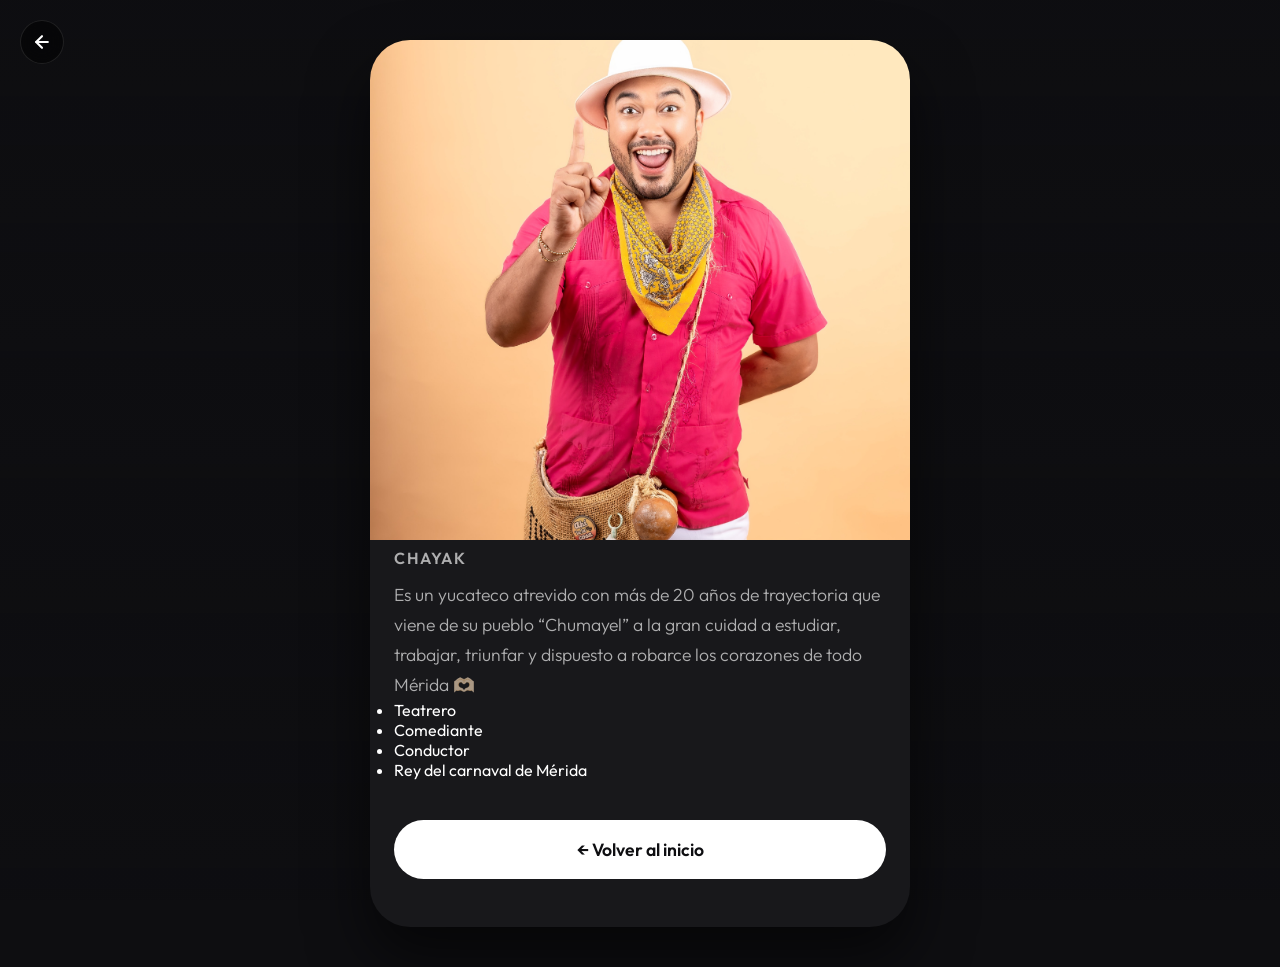
==== chayak.html @ c3acc72b "Primera versión de LandingKenny" ====
<!DOCTYPE html>
<html lang="es">

<head>
    <meta charset="UTF-8">
    <meta name="viewport" content="width=device-width, initial-scale=1.0">
    <title>Chayak - Kenny Calderón</title>
    <meta name="description" content="Conoce a Chayak, uno de los personajes más icónicos de Kenny Calderón.">
    <link rel="stylesheet" href="style.css">
</head>

<body>
    <div class="background-blur character-bg-chayak"></div>
    <div class="background-overlay"></div>

    <main class="container">
        <!-- Header con botón de regreso -->
        <div class="character-page-header">
            <a href="index.html" class="back-button" aria-label="Volver al inicio">
                <svg viewBox="0 0 24 24" fill="none" stroke="currentColor" stroke-width="2.5" stroke-linecap="round"
                    stroke-linejoin="round">
                    <line x1="19" y1="12" x2="5" y2="12"></line>
                    <polyline points="12,19 5,12 12,5"></polyline>
                </svg>
            </a>
        </div>

        <!-- Hero del personaje -->
        <div class="character-hero">
            <img src="images/papelera/chayak1.JPEG" alt="Chayak" class="character-hero-image chayak-image">
            <div class="chayak-shine"></div>
            <div class="character-hero-gradient"></div>
            <div class="character-hero-text">
            </div>
        </div>

        <!-- Contenido del personaje -->
        <div class="character-content">
            <section class="character-bio">
                <h2>CHAYAK</h2>
                <p>Es un yucateco atrevido con más de 20 años de trayectoria que viene de su pueblo “Chumayel” a la gran
                    cuidad a estudiar, trabajar, triunfar y dispuesto a robarce los corazones de todo Mérida 🫶🏻
                <ul>
                    <li>Teatrero</li>
                    <li>Comediante</li>
                    <li>Conductor</li>
                    <li>Rey del carnaval de Mérida</li>
                </ul>
                </p>
            </section>

            <!-- Botón para volver -->
            <section class="character-back">
                <a href="index.html" class="btn-primary">← Volver al inicio</a>
            </section>
        </div>
    </main>
</body>

</html>
---- style.css ----
@import url('https://fonts.googleapis.com/css2?family=Outfit:wght@300;400;600;700&family=Permanent+Marker&display=swap');

:root {
    --bg-color: #0e0e11;
    --container-bg: #18181b;
    --card-bg: rgba(255, 255, 255, 0.05);
    --card-border: rgba(255, 255, 255, 0.08);
    --text-primary: #ffffff;
    --text-secondary: rgba(255, 255, 255, 0.65);
    --transition-smooth: 0.3s cubic-bezier(0.4, 0, 0.2, 1);
}

* {
    margin: 0;
    padding: 0;
    box-sizing: border-box;
}

body {
    font-family: 'Outfit', sans-serif;
    background-color: var(--bg-color);
    color: var(--text-primary);
    min-height: 100vh;
    display: flex;
    justify-content: center;
    position: relative;
    overflow-x: hidden;
    -webkit-font-smoothing: antialiased;
}

/* Background effects */
.background-blur {
    position: fixed;
    top: -10%;
    left: -10%;
    width: 120%;
    height: 120%;
    background-image: url('images/principal.png');
    background-size: cover;
    background-position: center;
    filter: blur(80px) saturate(120%);
    opacity: 0.35;
    z-index: -2;
    transform: scale(1.1);
}

.background-overlay {
    position: fixed;
    top: 0;
    left: 0;
    width: 100%;
    height: 100%;
    background: linear-gradient(to bottom, rgba(14, 14, 17, 0.45), rgba(14, 14, 17, 0.95));
    z-index: -1;
}

.container {
    width: 100%;
    max-width: 540px;
    padding: 0;
    margin: 40px 0;
    display: flex;
    flex-direction: column;
    z-index: 1;
    background-color: var(--container-bg);
    border-radius: 40px;
    overflow: hidden;
    box-shadow: 0 30px 60px rgba(0, 0, 0, 0.6);
}

@media (max-width: 600px) {
    .container {
        margin: 0;
        border-radius: 0;
        min-height: 100vh;
    }
}

.content-wrapper {
    padding: 0 24px 48px;
    display: flex;
    flex-direction: column;
    gap: 32px;
}

/* Hero Section */
.hero {
    position: relative;
    width: 100%;
    animation: fadeUp 0.8s ease-out;
}

.hero-image-container {
    position: relative;
    width: 100%;
    aspect-ratio: 16 / 10;
    background-color: var(--container-bg);
    overflow: hidden;
}

.hero-image {
    width: 100%;
    height: 100%;
    object-fit: cover;
    object-position: center top;
    display: block;
}

/* Difuminado hacia el fondo gris carbón del contenedor, estilo Anna Malygon */
.hero-gradient {
    position: absolute;
    bottom: 0;
    left: 0;
    width: 100%;
    height: 65%;
    background: linear-gradient(
        to top,
        var(--container-bg) 0%,
        rgba(24, 24, 27, 0.92) 35%,
        rgba(24, 24, 27, 0.45) 70%,
        transparent 100%
    );
    pointer-events: none;
    z-index: 2;
}

.hero-text {
    position: absolute;
    bottom: 0;
    left: 0;
    width: 100%;
    padding: 24px 20px 20px;
    text-align: center;
    z-index: 3;
    display: flex;
    flex-direction: column;
    align-items: center;
}

.hero-text h1 {
    font-size: 2.1rem;
    font-weight: 700;
    margin-bottom: 2px;
    letter-spacing: -0.5px;
    text-shadow: 0 2px 12px rgba(0,0,0,0.8);
    display: inline-flex;
    align-items: center;
    justify-content: center;
    gap: 8px;
    flex-wrap: wrap;
}

.hero-handle {
    font-size: 1.05rem;
    color: rgba(255, 255, 255, 0.75);
    text-decoration: none;
    margin-top: 2px;
    margin-bottom: 5px;
    font-weight: 400;
    letter-spacing: -0.2px;
    transition: var(--transition-smooth);
}

.hero-handle:hover {
    color: #ffffff;
    opacity: 1;
}

.hero-subtitle {
    font-size: 0.95rem;
    color: var(--text-secondary);
    font-weight: 400;
    text-shadow: 0 1px 6px rgba(0,0,0,0.8);
}

.verified-badge {
    display: inline-flex;
    align-items: center;
    justify-content: center;
    vertical-align: middle;
    flex-shrink: 0;
}

.verified-badge svg {
    width: 24px;
    height: 24px;
    display: block;
    filter: drop-shadow(0 2px 4px rgba(0, 0, 0, 0.3));
}

@media (max-width: 420px) {
    .hero-text h1 {
        font-size: 1.85rem;
    }
    .verified-badge svg {
        width: 20px;
        height: 20px;
    }
}

/* Social Links */
.social-links {
    display: flex;
    justify-content: center;
    gap: 12px;
    padding: 4px 0;
    animation: fadeUp 0.8s ease-out 0.15s both;
}

.social-icon {
    display: flex;
    align-items: center;
    justify-content: center;
    width: 50px;
    height: 50px;
    border-radius: 50%;
    color: #ffffff;
    text-decoration: none;
    transition: var(--transition-smooth);
    box-shadow: 0 4px 10px rgba(0,0,0,0.2);
}

.social-icon.instagram {
    background: radial-gradient(circle at 30% 107%, #fdf497 0%, #fdf497 5%, #fd5949 45%,#d6249f 60%,#285AEB 90%);
}

.social-icon.facebook {
    background: #1877F2;
}

.social-icon.tiktok {
    background: #000000;
}

.social-icon.x-twitter {
    background: #000000;
}

.social-icon.email {
    background: #4285F4;
}

.social-icon svg {
    width: 22px;
    height: 22px;
}

@media (hover: hover) and (pointer: fine) {
    .social-icon:hover {
        transform: translateY(-4px);
        box-shadow: 0 6px 15px rgba(0,0,0,0.3);
    }
}

/* Characters Section */
.characters {
    display: flex;
    flex-direction: column;
    gap: 16px;
    animation: fadeUp 0.8s ease-out 0.3s both;
}

.characters h2 {
    font-size: 1.15rem;
    font-weight: 700;
    color: #ffffff;
    text-align: center;
    text-transform: uppercase;
    letter-spacing: 2px;
    padding-left: 0;
}

.character-list {
    display: grid;
    gap: 16px;
}

.character-card {
    position: relative;
    border-radius: 24px;
    overflow: hidden;
    aspect-ratio: 16 / 9; /* Proporción uniforme para todas las tarjetas */
    background: var(--card-bg);
    border: 1px solid var(--card-border);
    transition: var(--transition-smooth);
    cursor: pointer;
    box-shadow: 0 4px 15px rgba(0,0,0,0.2);
    display: block;
}

.character-image {
    width: 100%;
    height: 100%;
    object-fit: cover;
    object-position: center 10%;
    opacity: 1; /* Fotos nítidas sin oscurecimiento */
    transition: var(--transition-smooth);
}

.character-card:hover {
    transform: translateY(-4px);
    box-shadow: 0 10px 25px rgba(0, 0, 0, 0.4);
    border-color: rgba(255, 255, 255, 0.15);
}

.character-card:hover .character-image {
    transform: scale(1.03);
}

/* Brillo lento cada 2 segundos para Chayak */
.chayak-image {
    animation: chayakGlowPulse 2s infinite ease-in-out;
}

.chayak-shine {
    position: absolute;
    top: 0;
    left: -130%;
    width: 65%;
    height: 100%;
    background: linear-gradient(
        105deg,
        transparent 0%,
        rgba(255, 255, 255, 0.05) 20%,
        rgba(255, 255, 255, 0.45) 50%,
        rgba(255, 255, 255, 0.05) 80%,
        transparent 100%
    );
    transform: skewX(-24deg);
    pointer-events: none;
    z-index: 2;
    animation: chayakShineSweep 2s infinite cubic-bezier(0.4, 0, 0.2, 1);
}

@keyframes chayakShineSweep {
    0% {
        left: -130%;
        opacity: 0;
    }
    15% {
        opacity: 0.9;
    }
    65% {
        left: 150%;
        opacity: 0.9;
    }
    75%, 100% {
        left: 150%;
        opacity: 0;
    }
}

@keyframes chayakGlowPulse {
    0%, 100% {
        filter: brightness(1);
    }
    35% {
        filter: brightness(1.18) contrast(1.05) drop-shadow(0 0 16px rgba(255, 235, 180, 0.35));
    }
    65% {
        filter: brightness(1);
    }
}

/* About Section */
.about-section {
    display: flex;
    flex-direction: column;
    gap: 8px;
    animation: fadeUp 0.8s ease-out 0.2s both;
    padding: 8px 8px 16px;
}

.about-section h2 {
    font-size: 1rem;
    font-weight: 600;
    color: var(--text-secondary);
    text-transform: uppercase;
    letter-spacing: 1.5px;
}

.about-section p {
    font-size: 1rem;
    line-height: 1.7;
    color: var(--text-secondary);
    font-weight: 300;
}

/* Final Image */
.final-image {
    animation: fadeUp 0.8s ease-out 0.5s both;
    border-radius: 32px;
    overflow: hidden;
    box-shadow: 0 10px 30px rgba(0,0,0,0.3);
    margin-top: 16px;
}

.final-image img {
    width: 100%;
    display: block;
}

/* Contact Section */
.contact-section {
    margin-top: 8px;
    animation: fadeUp 0.8s ease-out 0.45s both;
}

.btn-primary {
    display: block;
    width: 100%;
    padding: 18px;
    background: var(--text-primary);
    color: var(--bg-color);
    text-align: center;
    text-decoration: none;
    border-radius: 100px;
    font-weight: 600;
    font-size: 1.1rem;
    transition: var(--transition-smooth);
}

@media (hover: hover) and (pointer: fine) {
    .btn-primary:hover {
        transform: scale(1.02);
        box-shadow: 0 8px 24px rgba(255, 255, 255, 0.2);
        background: #f0f0f0;
    }
}

.btn-primary:active {
    transform: scale(0.98);
}

/* Animations */
@keyframes fadeUp {
    from {
        opacity: 0;
        transform: translateY(20px);
    }
    to {
        opacity: 1;
        transform: translateY(0);
    }
}

/* Reduced Motion */
@media (prefers-reduced-motion: reduce) {
    * {
        animation: none !important;
        transition: none !important;
    }
    .chayak-shine {
        display: none !important;
    }
    .background-blur {
        transform: none;
    }
}

/* ===== Character Page Styles ===== */

/* Character-specific background blurs */
.character-bg-chayak {
    background-image: url('images/chayak.JPEG');
}

.character-bg-jorgecarlos {
    background-image: url('images/jorgecarlos.JPG');
}

.character-bg-juancho {
    background-image: url('images/image2.png');
}

/* Back button */
.character-page-header {
    position: absolute;
    top: 0;
    left: 0;
    z-index: 10;
    padding: 20px;
}

.back-button {
    display: flex;
    align-items: center;
    justify-content: center;
    width: 44px;
    height: 44px;
    border-radius: 50%;
    background: rgba(0, 0, 0, 0.5);
    backdrop-filter: blur(10px);
    -webkit-backdrop-filter: blur(10px);
    color: #fff;
    text-decoration: none;
    transition: var(--transition-smooth);
    border: 1px solid rgba(255, 255, 255, 0.1);
}

.back-button svg {
    width: 20px;
    height: 20px;
}

.back-button:hover {
    background: rgba(255, 255, 255, 0.15);
    transform: translateX(-3px);
}

/* Character Hero */
.character-hero {
    position: relative;
    width: 100%;
    aspect-ratio: 3 / 4;
    max-height: 500px;
    overflow: hidden;
}

.character-hero-image {
    width: 100%;
    height: 100%;
    object-fit: cover;
    object-position: center 20%;
    display: block;
}

/* Sin difuminado negro en las fotos de personajes */
.character-hero-gradient {
    display: none;
}

.character-hero-text {
    position: absolute;
    bottom: 0;
    left: 0;
    width: 100%;
    padding: 32px 24px 24px;
    text-align: center;
}

.character-name {
    font-size: 3rem;
    font-weight: 700;
    letter-spacing: -1px;
    text-shadow: 0 4px 20px rgba(0, 0, 0, 0.8);
    line-height: 1.1;
}

/* Character accent colors */
.character-name.chayak-accent {
    font-family: 'Permanent Marker', cursive;
    color: #FFEA00;
    text-shadow:
        -2px -2px 0 var(--container-bg),
         2px -2px 0 var(--container-bg),
        -2px  2px 0 var(--container-bg),
         2px  2px 0 var(--container-bg),
         0 4px 20px rgba(0, 0, 0, 0.8);
    transform: rotate(-2deg);
}

.character-name.jorgecarlos-accent {
    font-family: 'Outfit', sans-serif;
    background: linear-gradient(135deg, #64b4ff, #a78bfa);
    -webkit-background-clip: text;
    -webkit-text-fill-color: transparent;
    background-clip: text;
}

.character-name.juancho-accent {
    font-family: 'Permanent Marker', cursive;
    color: #50dc78;
    text-shadow:
        -2px -2px 0 #0d2818,
         2px -2px 0 #0d2818,
        -2px  2px 0 #0d2818,
         2px  2px 0 #0d2818;
    transform: rotate(2deg);
}

/* Character Content */
.character-content {
    padding: 8px 24px 48px;
    display: flex;
    flex-direction: column;
    gap: 32px;
}

.character-bio h2,
.character-gallery h2 {
    font-size: 1rem;
    font-weight: 600;
    color: var(--text-secondary);
    text-transform: uppercase;
    letter-spacing: 1.5px;
    margin-bottom: 12px;
}

.character-bio p {
    font-size: 1.1rem;
    line-height: 1.7;
    color: var(--text-secondary);
    font-weight: 300;
}

/* Gallery Grid */
.gallery-grid {
    display: grid;
    grid-template-columns: 1fr 1fr;
    gap: 12px;
}

.gallery-grid img {
    width: 100%;
    border-radius: 16px;
    object-fit: cover;
    aspect-ratio: 1;
    opacity: 1;
    transition: var(--transition-smooth);
    border: 1px solid var(--card-border);
}

.gallery-grid img:first-child:last-child {
    grid-column: 1 / -1;
    aspect-ratio: 16 / 9;
}

.gallery-grid img:hover {
    opacity: 1;
    transform: scale(1.02);
}

.character-back {
    margin-top: 8px;
}

/* Ensure character-card as <a> tag retains proper styling */
a.character-card {
    text-decoration: none;
    color: inherit;
    display: block;
}
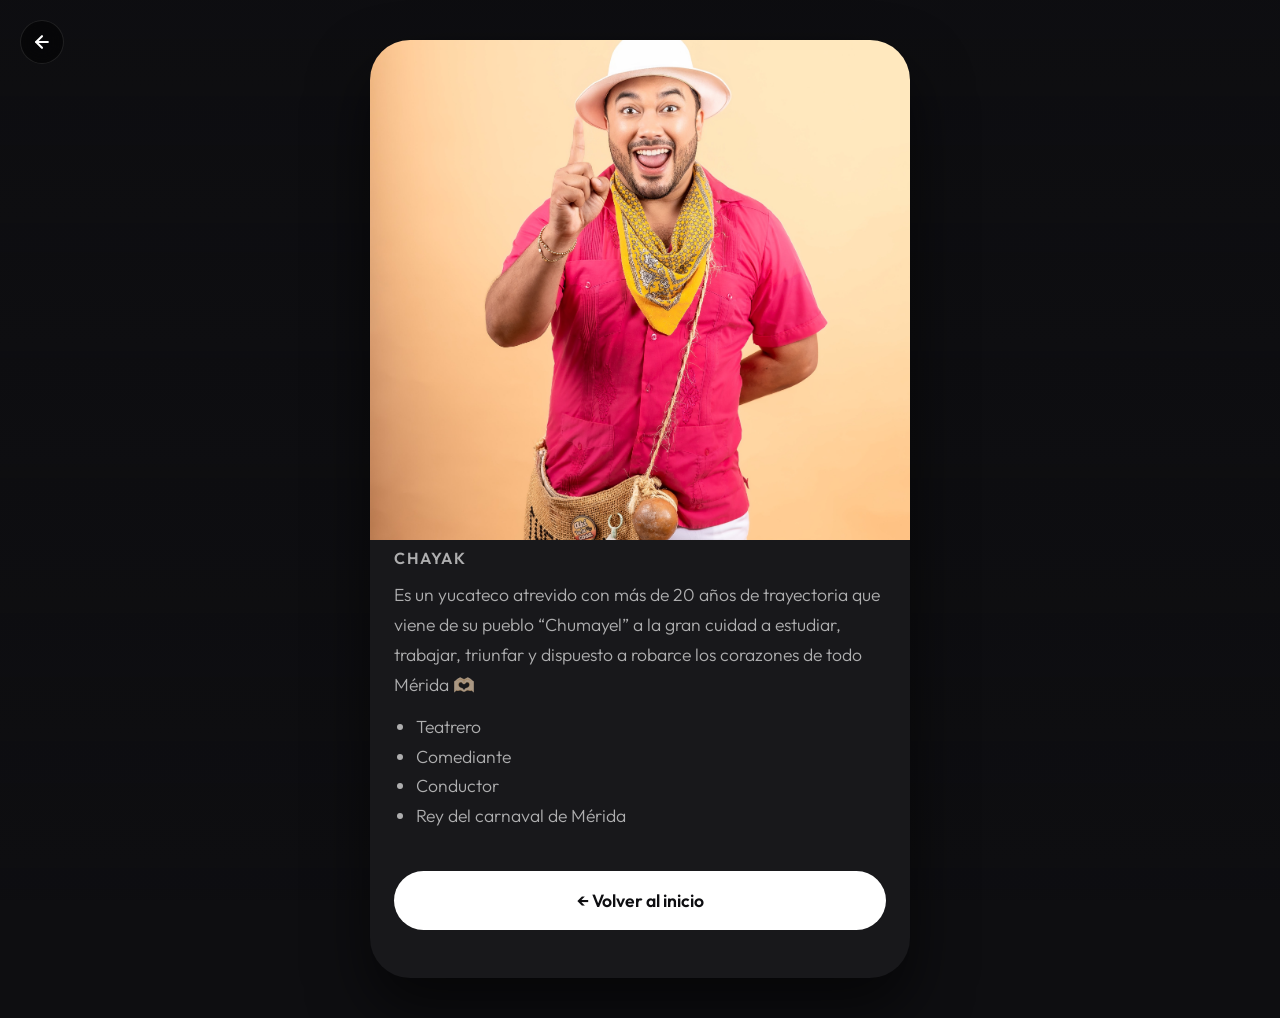
==== commit c228d170: "Align Chayak biography list and match paragraph typography" ====
--- a/chayak.html
+++ b/chayak.html
@@ -27,8 +27,7 @@
 
         <!-- Hero del personaje -->
         <div class="character-hero">
-            <img src="images/papelera/chayak1.JPEG" alt="Chayak" class="character-hero-image chayak-image">
-            <div class="chayak-shine"></div>
+            <img src="images/papelera/chayak1.JPEG" alt="Chayak" class="character-hero-image">
             <div class="character-hero-gradient"></div>
             <div class="character-hero-text">
             </div>
@@ -39,14 +38,13 @@
             <section class="character-bio">
                 <h2>CHAYAK</h2>
                 <p>Es un yucateco atrevido con más de 20 años de trayectoria que viene de su pueblo “Chumayel” a la gran
-                    cuidad a estudiar, trabajar, triunfar y dispuesto a robarce los corazones de todo Mérida 🫶🏻
+                    cuidad a estudiar, trabajar, triunfar y dispuesto a robarce los corazones de todo Mérida 🫶🏻</p>
                 <ul>
                     <li>Teatrero</li>
                     <li>Comediante</li>
                     <li>Conductor</li>
                     <li>Rey del carnaval de Mérida</li>
                 </ul>
-                </p>
             </section>
 
             <!-- Botón para volver -->
@@ -57,4 +55,4 @@
     </main>
 </body>
 
-</html>+</html>
--- a/style.css
+++ b/style.css
@@ -87,6 +87,7 @@
 .hero {
     position: relative;
     width: 100%;
+    background-color: var(--container-bg);
     animation: fadeUp 0.8s ease-out;
 }
 
@@ -104,6 +105,9 @@
     object-fit: cover;
     object-position: center top;
     display: block;
+    /* Fundir también la foto para evitar una costura al redondear píxeles en móvil. */
+    -webkit-mask-image: linear-gradient(to bottom, #000 75%, transparent 100%);
+    mask-image: linear-gradient(to bottom, #000 75%, transparent 100%);
 }
 
 /* Difuminado hacia el fondo gris carbón del contenedor, estilo Anna Malygon */
@@ -116,6 +120,7 @@
     background: linear-gradient(
         to top,
         var(--container-bg) 0%,
+        var(--container-bg) 12%,
         rgba(24, 24, 27, 0.92) 35%,
         rgba(24, 24, 27, 0.45) 70%,
         transparent 100%
@@ -307,12 +312,15 @@
     transform: scale(1.03);
 }
 
-/* Brillo lento cada 2 segundos para Chayak */
-.chayak-image {
-    animation: chayakGlowPulse 2s infinite ease-in-out;
-}
-
-.chayak-shine {
+/* Mismo brillo cada 2 segundos en las tarjetas y portadas de los personajes. */
+.character-image,
+.character-hero-image {
+    animation: characterGlowPulse 2s infinite ease-in-out;
+}
+
+.character-card::after,
+.character-hero::after {
+    content: '';
     position: absolute;
     top: 0;
     left: -130%;
@@ -329,10 +337,10 @@
     transform: skewX(-24deg);
     pointer-events: none;
     z-index: 2;
-    animation: chayakShineSweep 2s infinite cubic-bezier(0.4, 0, 0.2, 1);
-}
-
-@keyframes chayakShineSweep {
+    animation: characterShineSweep 2s infinite cubic-bezier(0.4, 0, 0.2, 1);
+}
+
+@keyframes characterShineSweep {
     0% {
         left: -130%;
         opacity: 0;
@@ -350,7 +358,7 @@
     }
 }
 
-@keyframes chayakGlowPulse {
+@keyframes characterGlowPulse {
     0%, 100% {
         filter: brightness(1);
     }
@@ -450,7 +458,14 @@
         animation: none !important;
         transition: none !important;
     }
-    .chayak-shine {
+    .character-image,
+    .character-hero-image,
+    .character-card::after,
+    .character-hero::after {
+        animation: none !important;
+    }
+    .character-card::after,
+    .character-hero::after {
         display: none !important;
     }
     .background-blur {
@@ -597,11 +612,17 @@
     margin-bottom: 12px;
 }
 
-.character-bio p {
+.character-bio p,
+.character-bio ul {
     font-size: 1.1rem;
     line-height: 1.7;
     color: var(--text-secondary);
     font-weight: 300;
+}
+
+.character-bio ul {
+    margin-top: 12px;
+    padding-inline-start: 1.25em;
 }
 
 /* Gallery Grid */
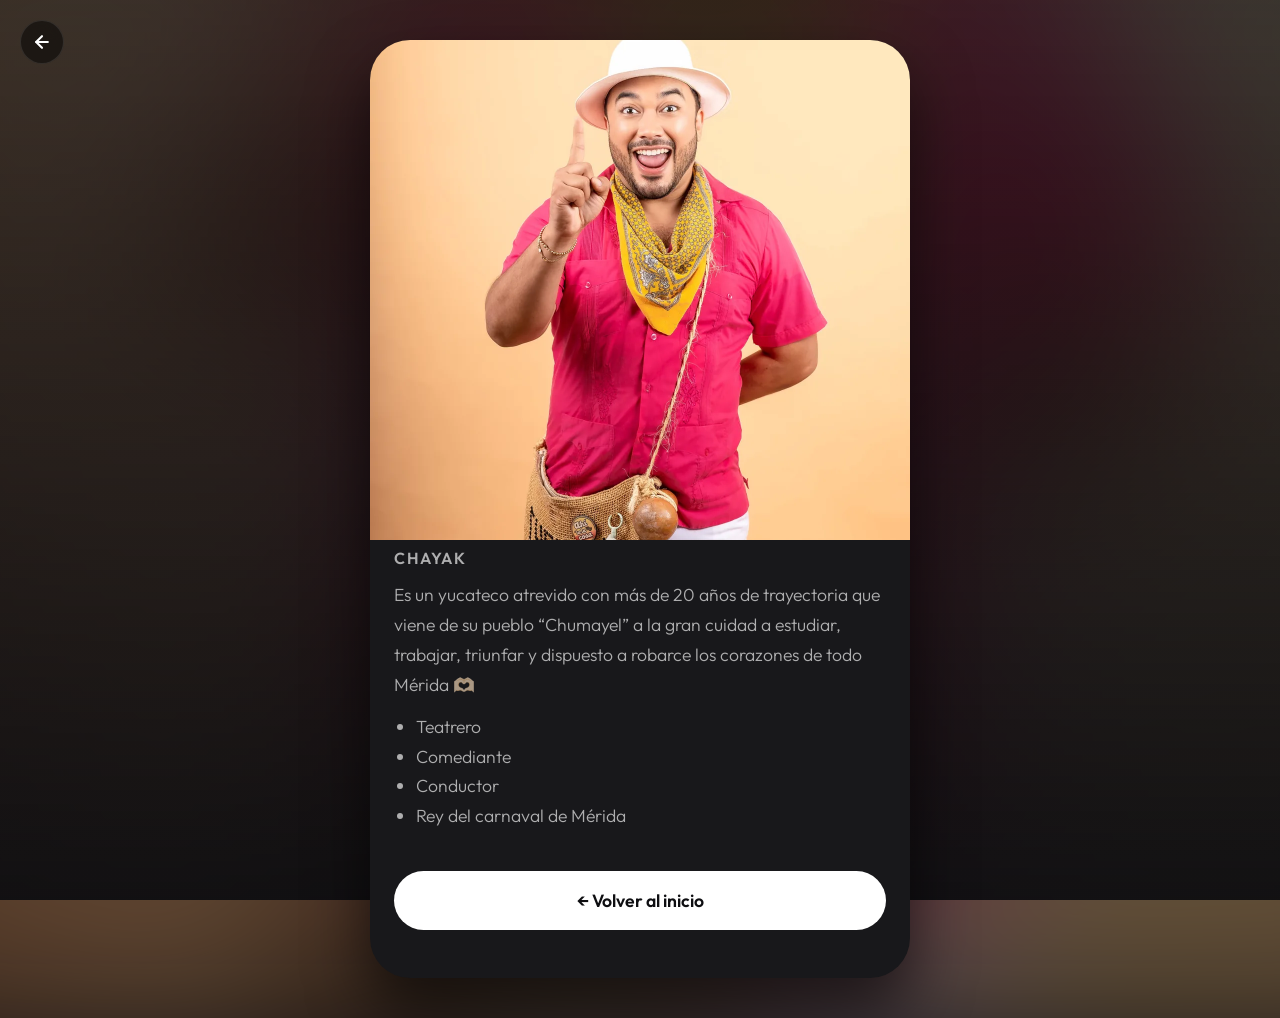
==== commit 574201d9: "Optimize responsive images and prioritize above-the-fold loading" ====
--- a/chayak.html
+++ b/chayak.html
@@ -27,7 +27,10 @@
 
         <!-- Hero del personaje -->
         <div class="character-hero">
-            <img src="images/papelera/chayak1.JPEG" alt="Chayak" class="character-hero-image">
+            <img src="images/optimized/chayak-portrait-480.webp"
+                    srcset="images/optimized/chayak-portrait-480.webp 480w, images/optimized/chayak-portrait-1080.webp 1080w"
+                    sizes="(max-width: 540px) 100vw, 540px" width="2743" height="4115"
+                    loading="eager" decoding="async" fetchpriority="high" alt="Chayak" class="character-hero-image">
             <div class="character-hero-gradient"></div>
             <div class="character-hero-text">
             </div>
--- a/style.css
+++ b/style.css
@@ -35,7 +35,7 @@
     left: -10%;
     width: 120%;
     height: 120%;
-    background-image: url('images/principal.png');
+    background-image: url('images/optimized/kenny-bg.webp');
     background-size: cover;
     background-position: center;
     filter: blur(80px) saturate(120%);
@@ -405,6 +405,7 @@
 
 .final-image img {
     width: 100%;
+    height: auto;
     display: block;
 }
 
@@ -477,15 +478,15 @@
 
 /* Character-specific background blurs */
 .character-bg-chayak {
-    background-image: url('images/chayak.JPEG');
+    background-image: url('images/optimized/chayak-portrait-bg.webp');
 }
 
 .character-bg-jorgecarlos {
-    background-image: url('images/jorgecarlos.JPG');
+    background-image: url('images/optimized/jorgecarlos-portrait-bg.webp');
 }
 
 .character-bg-juancho {
-    background-image: url('images/image2.png');
+    background-image: url('images/optimized/juancho-portrait-bg.webp');
 }
 
 /* Back button */
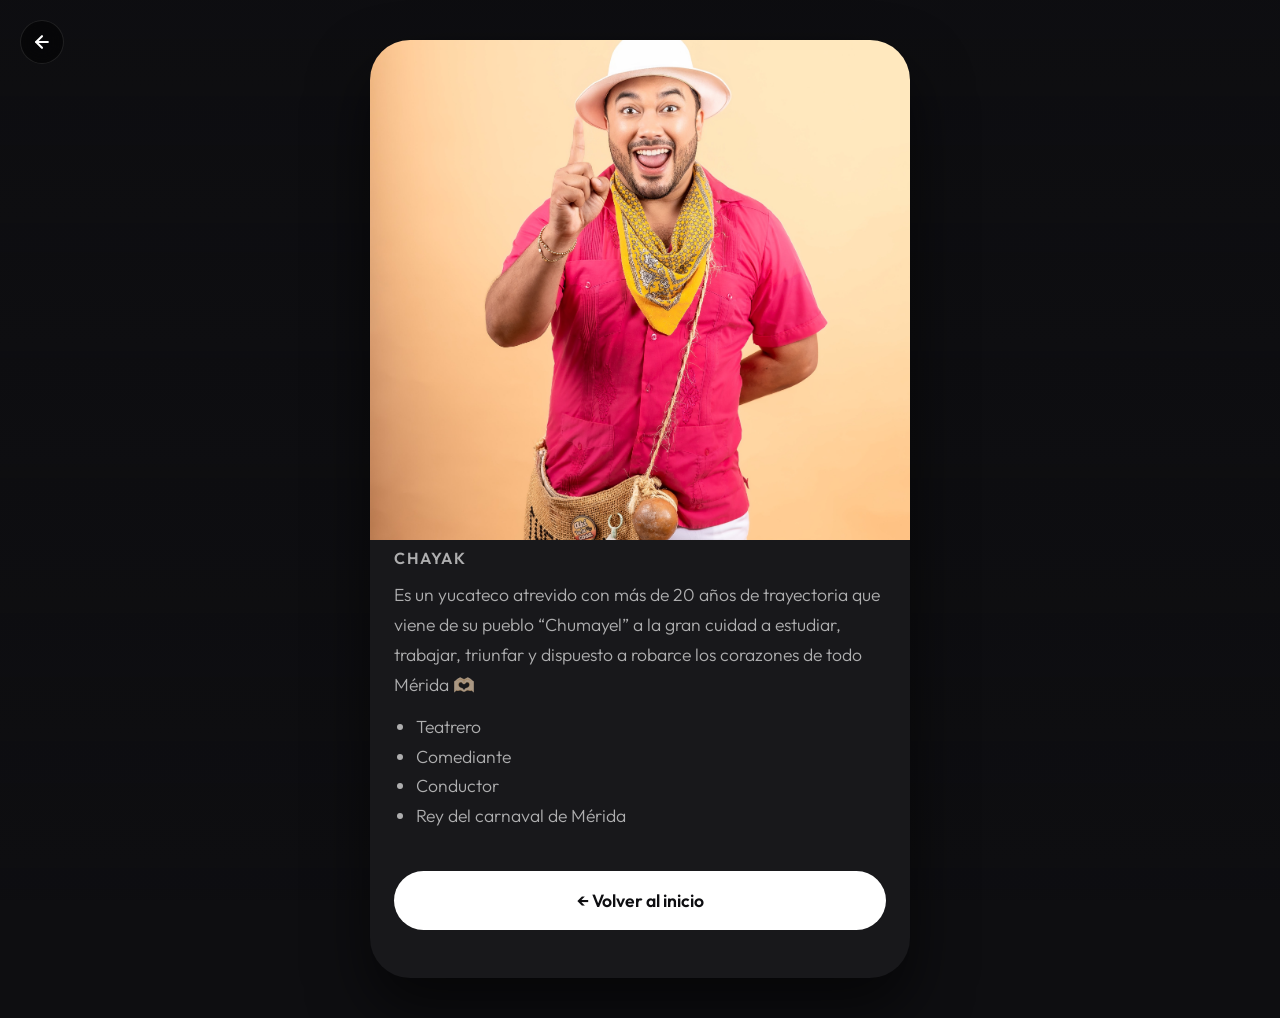
==== commit 48aa7bd3: "Agrega favicon al sistema" ====
--- a/chayak.html
+++ b/chayak.html
@@ -7,6 +7,7 @@
     <title>Chayak - Kenny Calderón</title>
     <meta name="description" content="Conoce a Chayak, uno de los personajes más icónicos de Kenny Calderón.">
     <link rel="stylesheet" href="style.css">
+    <link rel="icon" type="image/png" href="images/favicon.png">
 </head>
 
 <body>
@@ -27,10 +28,7 @@
 
         <!-- Hero del personaje -->
         <div class="character-hero">
-            <img src="images/optimized/chayak-portrait-480.webp"
-                    srcset="images/optimized/chayak-portrait-480.webp 480w, images/optimized/chayak-portrait-1080.webp 1080w"
-                    sizes="(max-width: 540px) 100vw, 540px" width="2743" height="4115"
-                    loading="eager" decoding="async" fetchpriority="high" alt="Chayak" class="character-hero-image">
+            <img src="images/papelera/chayak1.JPEG" alt="Chayak" class="character-hero-image">
             <div class="character-hero-gradient"></div>
             <div class="character-hero-text">
             </div>
@@ -58,4 +56,4 @@
     </main>
 </body>
 
-</html>
+</html>
--- a/style.css
+++ b/style.css
@@ -35,7 +35,7 @@
     left: -10%;
     width: 120%;
     height: 120%;
-    background-image: url('images/optimized/kenny-bg.webp');
+    background-image: url('images/principal.png');
     background-size: cover;
     background-position: center;
     filter: blur(80px) saturate(120%);
@@ -396,6 +396,7 @@
 
 /* Final Image */
 .final-image {
+    aspect-ratio: 4 / 5;
     animation: fadeUp 0.8s ease-out 0.5s both;
     border-radius: 32px;
     overflow: hidden;
@@ -405,7 +406,9 @@
 
 .final-image img {
     width: 100%;
-    height: auto;
+    height: 100%;
+    object-fit: cover;
+    object-position: center top;
     display: block;
 }
 
@@ -478,15 +481,15 @@
 
 /* Character-specific background blurs */
 .character-bg-chayak {
-    background-image: url('images/optimized/chayak-portrait-bg.webp');
+    background-image: url('images/chayak.JPEG');
 }
 
 .character-bg-jorgecarlos {
-    background-image: url('images/optimized/jorgecarlos-portrait-bg.webp');
+    background-image: url('images/jorgecarlos.JPG');
 }
 
 .character-bg-juancho {
-    background-image: url('images/optimized/juancho-portrait-bg.webp');
+    background-image: url('images/image2.png');
 }
 
 /* Back button */
